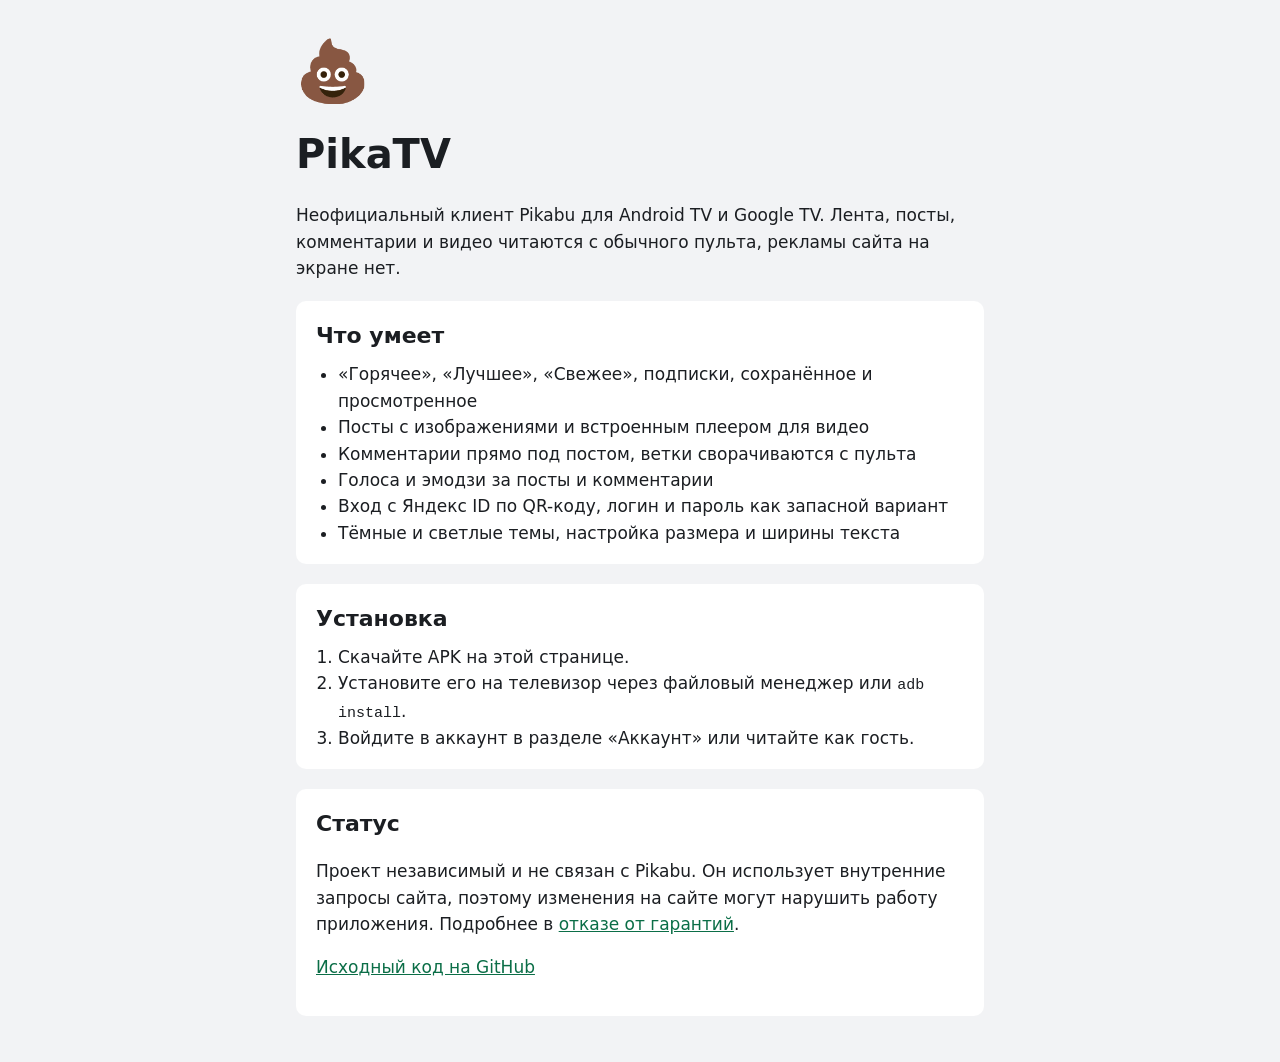
==== site/index.html @ b6176e12 "PikaTV 0.4.3" ====
<!doctype html>
<html lang="ru">
<head>
<meta charset="utf-8">
<meta name="viewport" content="width=device-width, initial-scale=1">
<title>PikaTV</title>
<meta name="description" content="Неофициальный клиент Pikabu для Android TV: чтение с обычного пульта, без рекламы.">
<link rel="icon" href="icon.svg" type="image/svg+xml">
<link rel="stylesheet" href="styles.css">
</head>
<body>
<main>
  <header>
    <img src="icon.svg" alt="" width="72" height="72">
    <h1>PikaTV</h1>
    <p>Неофициальный клиент Pikabu для Android TV и Google TV. Лента, посты, комментарии и видео читаются с обычного пульта, рекламы сайта на экране нет.</p>
    <p class="release"><!-- release --></p>
  </header>
  <section>
    <h2>Что умеет</h2>
    <ul>
      <li>«Горячее», «Лучшее», «Свежее», подписки, сохранённое и просмотренное</li>
      <li>Посты с изображениями и встроенным плеером для видео</li>
      <li>Комментарии прямо под постом, ветки сворачиваются с пульта</li>
      <li>Голоса и эмодзи за посты и комментарии</li>
      <li>Вход с Яндекс ID по QR-коду, логин и пароль как запасной вариант</li>
      <li>Тёмные и светлые темы, настройка размера и ширины текста</li>
    </ul>
  </section>
  <section>
    <h2>Установка</h2>
    <ol>
      <li>Скачайте APK на этой странице.</li>
      <li>Установите его на телевизор через файловый менеджер или <code>adb install</code>.</li>
      <li>Войдите в аккаунт в разделе «Аккаунт» или читайте как гость.</li>
    </ol>
  </section>
  <section>
    <h2>Статус</h2>
    <p>Проект независимый и не связан с Pikabu. Он использует внутренние запросы сайта, поэтому изменения на сайте могут нарушить работу приложения. Подробнее в <a href="https://github.com/rico-x/PikaTV/blob/main/DISCLAIMER.md">отказе от гарантий</a>.</p>
    <p><a href="https://github.com/rico-x/PikaTV">Исходный код на GitHub</a></p>
  </section>
</main>
</body>
</html>
---- site/styles.css ----
:root { --bg: #f2f3f5; --card: #fff; --text: #1b1e22; --muted: #555b65; --accent: #0b6e47; }
@media (prefers-color-scheme: dark) { :root { --bg: #101916; --card: #1c2924; --text: #e6f2ea; --muted: #acc1b4; --accent: #65d6a2; } }
* { box-sizing: border-box; }
body { margin: 0; background: var(--bg); color: var(--text); font: 17px/1.55 system-ui, -apple-system, Segoe UI, Roboto, sans-serif; }
main { max-width: 720px; margin: 0 auto; padding: 32px 16px 48px; }
h1 { margin: 12px 0 8px; font-size: 40px; }
h2 { margin: 0 0 8px; font-size: 22px; }
section { margin-top: 20px; padding: 18px 20px; background: var(--card); border-radius: 10px; }
ul, ol { margin: 0; padding-left: 22px; }
a { color: var(--accent); }
code { font-size: 15px; }
.release { color: var(--muted); }
.button { display: inline-block; padding: 10px 18px; border-radius: 8px; background: var(--accent); color: var(--bg); font-weight: 600; text-decoration: none; }
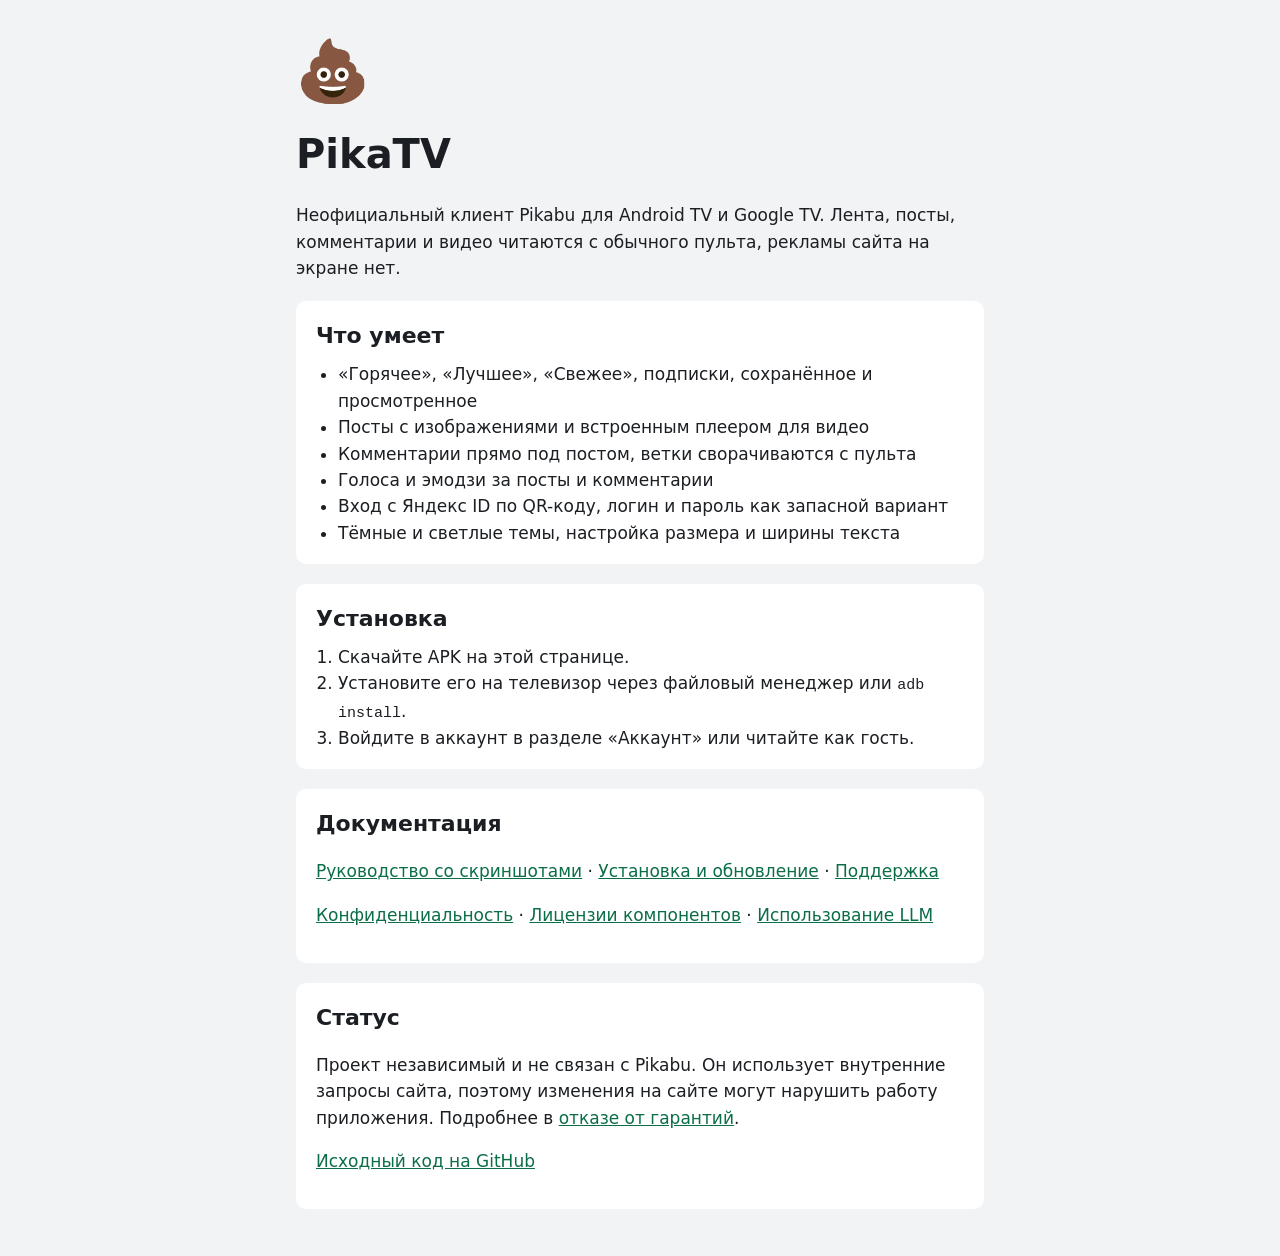
==== commit 835bf4d2: "Link user documentation from the project page" ====
--- a/site/index.html
+++ b/site/index.html
@@ -36,6 +36,11 @@
     </ol>
   </section>
   <section>
+    <h2>Документация</h2>
+    <p><a href="https://github.com/rico-x/PikaTV/blob/main/docs/USER_GUIDE.md">Руководство со скриншотами</a> · <a href="https://github.com/rico-x/PikaTV/blob/main/docs/INSTALL.md">Установка и обновление</a> · <a href="https://github.com/rico-x/PikaTV/blob/main/SUPPORT.md">Поддержка</a></p>
+    <p><a href="https://github.com/rico-x/PikaTV/blob/main/PRIVACY.md">Конфиденциальность</a> · <a href="https://github.com/rico-x/PikaTV/blob/main/THIRD_PARTY_NOTICES.md">Лицензии компонентов</a> · <a href="https://github.com/rico-x/PikaTV/blob/main/AI_DISCLOSURE.md">Использование LLM</a></p>
+  </section>
+  <section>
     <h2>Статус</h2>
     <p>Проект независимый и не связан с Pikabu. Он использует внутренние запросы сайта, поэтому изменения на сайте могут нарушить работу приложения. Подробнее в <a href="https://github.com/rico-x/PikaTV/blob/main/DISCLAIMER.md">отказе от гарантий</a>.</p>
     <p><a href="https://github.com/rico-x/PikaTV">Исходный код на GitHub</a></p>
